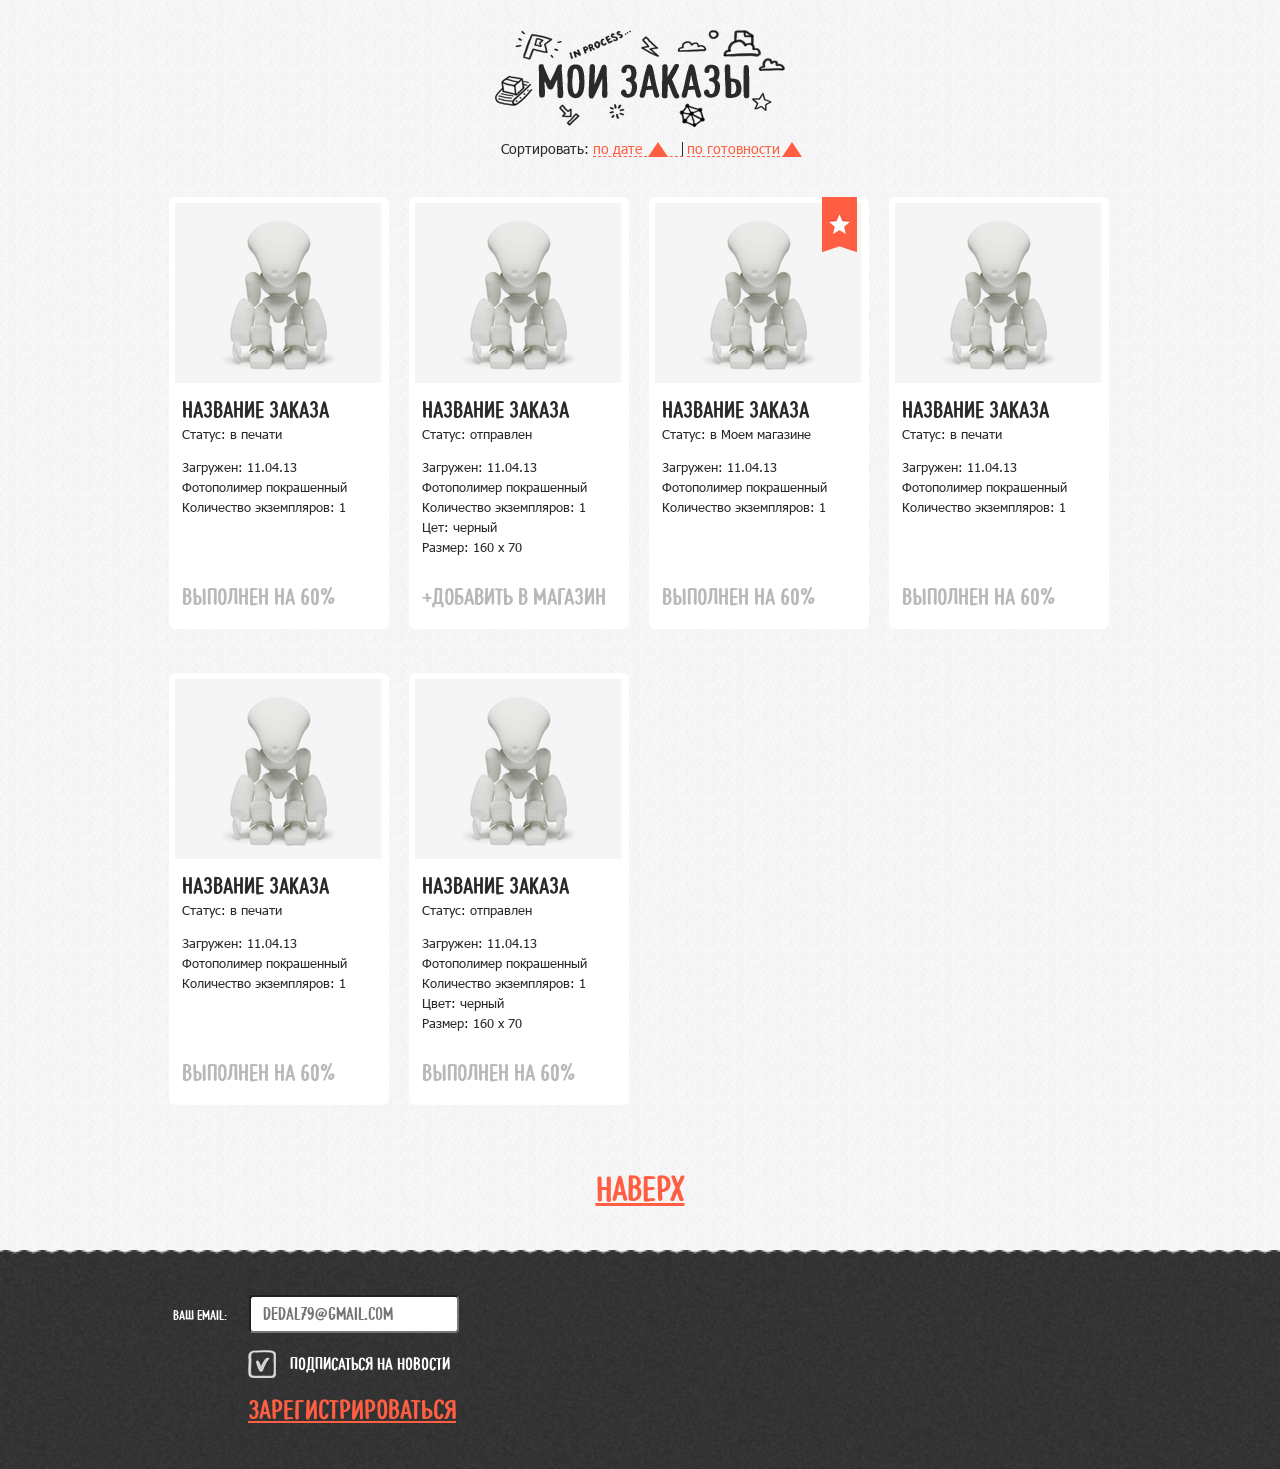
==== index.html @ 5ddd0924 "Update 2017-01-31T13:14:12.276Z" ====
<!DOCTYPE html>
<html lang="ru">
<head>
    <meta charset="UTF-8">
    <meta content='width=device-width, initial-scale=1.0' name='viewport'>
    <title>My Orders</title>
    <link rel="stylesheet" href="css/style.css">
    <script>// Этот скрипт будет размещён в <head> над всеми внешними объявлениями стилей (link[rel=stylesheet])
function loadFont(fontName, woffUrl, woff2Url) {
  // 0. Многие неподдерживаемые браузеры должны останавливать работу тут.
  var nua = navigator.userAgent;
  var noSupport = !window.addEventListener // IE8 и ниже
        || (nua.match(/(Android (2|3|4.0|4.1|4.2|4.3))|(Opera (Mini|Mobi))/) && !nua.match(/Chrome/)) // Android Stock Browser до 4.4 и Opera Mini

  if (noSupport) {
    return;
  }

  // 1. Настраиваем localStorage
  var loSto = {};
  try {
    // Устанавливаем вспомогательную переменную для помощи с localStorage,
    // например, для случаев когда cookies отключены и браузер не даёт к ним доступа.
    // Иначе могут быть получены исключения, которые полностью остановят загрузку шрифтов.
    loSto = localStorage || {};
  } catch(ex) {}

  var localStoragePrefix = 'x-font-' + fontName;
  var localStorageUrlKey = localStoragePrefix + 'url';
  var localStorageCssKey = localStoragePrefix + 'css';
  var storedFontUrl = loSto[localStorageUrlKey];
  var storedFontCss = loSto[localStorageCssKey];

  // 2. Создаём элемент <style>, который мы используем для вставки шрифта, закодированного в base64.
  var styleElement = document.createElement('style');
  styleElement.rel = 'stylesheet';
  document.head.appendChild(styleElement);
  // Из-за ошибок IE9 установка styleElement.textContent должна быть после этой строки.

  // 3. Проверяем, находится ли шрифт уже в localStorage и последней ли он версии.
  if (storedFontCss && (storedFontUrl === woffUrl || storedFontUrl === woff2Url)) {
    // css до сих пор в localStorage
    // и были загружены из одного из текущих адресов

    // 4. Применяем стили шрифта.
    styleElement.textContent = storedFontCss;
  } else {
    // Данных нет, или они загружены с устаревшего URL,
    // поэтому мы должны загрузить их снова.

    // 5. Проверяем поддержку WOFF2 чтобы узнать, какой URL использовать.
    var url = (woff2Url && supportsWoff2())
    ? woff2Url // WOFF2 URL передан в функцию и поддерживается.
    : woffUrl; // Поддерживается только WOFF.

    // 6. Получаем данные с сервера.
    var request = new XMLHttpRequest();
    request.open('GET', url);
    request.onload = function() {
      if (request.status >= 200 && request.status < 400) {
        // 7. Обновляем localStorage новыми данными и применяем стили шрифта.
        loSto[localStorageUrlKey] = url;
        loSto[localStorageCssKey] = styleElement.textContent = request.responseText;
      }
    };
    request.send();
  }

  function supportsWoff2() {
    // https://github.com/filamentgroup/woff2-feature-test
    if( !( "FontFace" in window ) ) {
      return false;
    }

    var f = new FontFace('t', 'url( "[data-uri]" ) format( "woff2" )', {});
    f.load()['catch'](function() {});

    return f.status == 'loading';
  }
}


// Вызываем функцию подгрузки
loadFont(
    'Open Sans_my',                      // название шрифта
    '/css/font_opensans_woff.css?v=1',   // откуда с сервака тянуть CSS с закодированным в base64 форматом WOFF
    '/css/font_opensans_woff2.css?v=1'   // откуда с сервака тянуть CSS с закодированным в base64 форматом WOFF2
  );
loadFont(
    'PT Sans Caption',                      // название шрифта
    '/css/font_opensans_woff.css?v=1',   // откуда с сервака тянуть CSS с закодированным в base64 форматом WOFF
    '/css/font_opensans_woff2.css?v=1'   // откуда с сервака тянуть CSS с закодированным в base64 форматом WOFF2
  );
loadFont(
    'PT Serif Caption',                      // название шрифта
   '/css/font_opensans_woff.css?v=1',   // откуда с сервака тянуть CSS с закодированным в base64 форматом WOFF
    '/css/font_opensans_woff2.css?v=1'   // откуда с сервака тянуть CSS с закодированным в base64 форматом WOFF2
  );
loadFont(
    'PT Serif Regular',                      // название шрифта
   '/css/font_opensans_woff.css?v=1',   // откуда с сервака тянуть CSS с закодированным в base64 форматом WOFF
    '/css/font_opensans_woff2.css?v=1'   // откуда с сервака тянуть CSS с закодированным в base64 форматом WOFF2
  );
loadFont(
    'PT SansRegular',                      // название шрифта
   '/css/font_opensans_woff.css?v=1',   // откуда с сервака тянуть CSS с закодированным в base64 форматом WOFF
    '/css/font_opensans_woff2.css?v=1'   // откуда с сервака тянуть CSS с закодированным в base64 форматом WOFF2
  );
loadFont(
    'PT SansItalic',                      // название шрифта
   '/css/font_opensans_woff.css?v=1',   // откуда с сервака тянуть CSS с закодированным в base64 форматом WOFF
    '/css/font_opensans_woff2.css?v=1'   // откуда с сервака тянуть CSS с закодированным в base64 форматом WOFF2
  );
loadFont(
    'PT SansBold',                      // название шрифта
   '/css/font_opensans_woff.css?v=1',   // откуда с сервака тянуть CSS с закодированным в base64 форматом WOFF
    '/css/font_opensans_woff2.css?v=1'   // откуда с сервака тянуть CSS с закодированным в base64 форматом WOFF2
  );
// loadFont(
//     'PrototypsterMedium',                      // название шрифта
//    '/css/font_opensans_woff.css?v=1'   // откуда с сервака тянуть CSS с закодированным в base64 форматом WOFF

//   );
</script>
    <noscript><link rel="stylesheet" href="css/font_opensans_woff2.css"></noscript>
</head>
<body>
  <!-- header -->
  <div class="page-header" id="to-menu">
    <div class="page-header__inner">
      <!-- logo -->
      <div class="logo">
        <img src="img/logo.png" alt="Logo">
      </div>
    </div>
  </div>
  <main>
    <div class="orders">
      <div class="orders__inner">
        <div class="orders__sort">
          <span class="orders__sort-title">Сортировать:</span>
          <div class="orders__sort-filter">
            <span class="orders__sort-date">по дате<a id="sort-date" class="orders__sort-date-up"></a></span>
            <span class="orders__sort-ready">по готовности<a id="sort-ready" class="orders__sort-ready-up"></a></span>
          </div>
        </div>
        <div class="orders__items">
          <div class="orders__items-inner">
          <div class="orders__item">
            <div class="orders__item-inner">
              <div class="orders__item-img-skin">
                <img src="img/orders__item1.jpg" alt="заказ">
              </div>
              <div class="orders__item-description">
                <div class="orders__item-title">Название заказа</div>
                <div class="orders__item-status">Статус: в печати</div>
                <div class="orders__item-date">Загружен: 11.04.13</div>
                <div class="orders__item-product">Фотополимер покрашенный</div>
                <div class="orders__item-quantity">Количество экземпляров: 1</div>
                <div class="orders__item-hue"></div>
                <div class="orders__item-size"></div>
                <div class="orders__item-action">Выполнен на 60%</div>
              </div>
            </div>
          </div>
          <div class="orders__item">
            <div class="orders__item-inner">
              <div class="orders__item-img-skin">
                <img src="img/orders__item2.jpg" alt="заказ">
              </div>
              <div class="orders__item-description">
                <div class="orders__item-title">Название заказа</div>
                <div class="orders__item-status">Статус: отправлен</div>
                <div class="orders__item-date">Загружен: 11.04.13</div>
                <div class="orders__item-product">Фотополимер покрашенный</div>
                <div class="orders__item-quantity">Количество экземпляров: 1</div>
                <div class="orders__item-hue">Цет: черный</div>
                <div class="orders__item-size">Размер: 160 х 70</div>
                <div class="orders__item-action">+Добавить в магазин</div>
              </div>
            </div>
          </div>
          <div class="orders__item">
            <div class="orders__item-inner">
              <div class="orders__flag"></div>
              <div class="orders__item-img-skin">
                <img src="img/orders__item3.jpg" alt="заказ">
              </div>
              <div class="orders__item-description">
                <div class="orders__item-title">Название заказа</div>
                <div class="orders__item-status">Статус: в Моем магазине</div>
                <div class="orders__item-date">Загружен: 11.04.13</div>
                <div class="orders__item-product">Фотополимер покрашенный</div>
                <div class="orders__item-quantity">Количество экземпляров: 1</div>
                <div class="orders__item-hue"></div>
                <div class="orders__item-size"></div>
                <div class="orders__item-action">Выполнен на 60%</div>
              </div>
            </div>
          </div>
          <div class="orders__item">
            <div class="orders__item-inner">
              <div class="orders__item-img-skin">
                <img src="img/orders__item4.jpg" alt="заказ">
              </div>
              <div class="orders__item-description">
                <div class="orders__item-title">Название заказа</div>
                <div class="orders__item-status">Статус: в печати</div>
                <div class="orders__item-date">Загружен: 11.04.13</div>
                <div class="orders__item-product">Фотополимер покрашенный</div>
                <div class="orders__item-quantity">Количество экземпляров: 1</div>
                <div class="orders__item-hue"></div>
                <div class="orders__item-size"></div>
                <div class="orders__item-action">Выполнен на 60%</div>
              </div>
            </div>
          </div>
          <div class="orders__item">
            <div class="orders__item-inner">
              <div class="orders__item-img-skin">
                <img src="img/orders__item5.jpg" alt="заказ">
              </div>
              <div class="orders__item-description">
                <div class="orders__item-title">Название заказа</div>
                <div class="orders__item-status">Статус: в печати</div>
                <div class="orders__item-date">Загружен: 11.04.13</div>
                <div class="orders__item-product">Фотополимер покрашенный</div>
                <div class="orders__item-quantity">Количество экземпляров: 1</div>
                <div class="orders__item-hue"></div>
                <div class="orders__item-size"></div>
                <div class="orders__item-action">Выполнен на 60%</div>
              </div>
            </div>
          </div>
          <div class="orders__item">
            <div class="orders__item-inner">
              <div class="orders__item-img-skin">
                <img src="img/orders__item6.jpg" alt="заказ">
              </div>
              <div class="orders__item-description">
                <div class="orders__item-title">Название заказа</div>
                <div class="orders__item-status">Статус: отправлен</div>
                <div class="orders__item-date">Загружен: 11.04.13</div>
                <div class="orders__item-product">Фотополимер покрашенный</div>
                <div class="orders__item-quantity">Количество экземпляров: 1</div>
                <div class="orders__item-hue">Цвет: черный</div>
                <div class="orders__item-size">Размер: 160 х 70</div>
                <div class="orders__item-action">Выполнен на 60%</div>
              </div>
            </div>
          </div>
          </div>
        </div>
        <div class="orders__arrow" id="toTop">Наверх</div>



      </div>
    </div>
  </main>
  <div class="page-footer">
    <div class="page-footer__inner">
      <div class="page-footer__email">
        <span class="page-footer__email-title">Ваш email:</span>
        <input type="text" class="page-footer__email-field" placeholder="dedal79@gmail.com" id="email">
        <span class="page-footer__email-valid" id="valid"></span>
      </div>
      <label class="page-footer__checkbox-news">
        <input class="page-footer__checkbox-flag" type="checkbox" name="checkbox-test" checked>
        <span class="page-footer__checkbox-custom"></span>
        <span class="page-footer__label">Подписаться на новости</span>
      </label>
      <a href="#" class="page-footer__registration">Зарегистрироваться</a>
    </div>
  </div>
  <!-- <div class="scroll-top" id="toTop"></div> -->
<script src="js/script.min.js"></script>
</body>
</html>
---- css/style.css ----
@font-face {
  font-family: 'PrototypsterMedium';
  src: url('../fonts/prototypster-medium.woff') format('woff'), url('../fonts/prototypster-medium.ttf') format('truetype'), url('../fonts/prototypster-medium.eot') format('embedded-opentype'), url('../fonts/prototypster-medium.svg') format('svg');
  font-weight: 500;
  font-style: normal;
}
@font-face {
  font-family: 'Tahoma Regular';
  src: url('../fonts/Tahoma-Regular.ttf') format('truetype');
  font-weight: 400;
  font-style: normal;
}
body {
  font-size: 14px;
}
/*! normalize.css v3.0.3 | MIT License | github.com/necolas/normalize.css */
html {
  font-family: sans-serif;
  -ms-text-size-adjust: 100%;
  -webkit-text-size-adjust: 100%;
}
body {
  margin: 0;
}
article,
aside,
details,
figcaption,
figure,
footer,
header,
hgroup,
main,
menu,
nav,
section,
summary {
  display: block;
}
audio,
canvas,
progress,
video {
  display: inline-block;
  vertical-align: baseline;
}
audio:not([controls]) {
  display: none;
  height: 0;
}
[hidden],
template {
  display: none;
}
a {
  background-color: transparent;
}
a:active,
a:hover {
  outline: 0;
}
abbr[title] {
  border-bottom: 1px dotted;
}
b,
strong {
  font-weight: bold;
}
dfn {
  font-style: italic;
}
h1 {
  font-size: 2em;
  margin: 0.67em 0;
}
mark {
  background: #ff0;
  color: #000;
}
small {
  font-size: 80%;
}
sub,
sup {
  font-size: 75%;
  line-height: 0;
  position: relative;
  vertical-align: baseline;
}
sup {
  top: -0.5em;
}
sub {
  bottom: -0.25em;
}
img {
  border: 0;
}
svg:not(:root) {
  overflow: hidden;
}
figure {
  margin: 1em 40px;
}
hr {
  box-sizing: content-box;
  height: 0;
}
pre {
  overflow: auto;
}
code,
kbd,
pre,
samp {
  font-family: monospace, monospace;
  font-size: 1em;
}
button,
input,
optgroup,
select,
textarea {
  color: inherit;
  font: inherit;
  margin: 0;
}
button {
  overflow: visible;
}
button,
select {
  text-transform: none;
}
button,
html input[type="button"],
input[type="reset"],
input[type="submit"] {
  -webkit-appearance: button;
  cursor: pointer;
}
button[disabled],
html input[disabled] {
  cursor: default;
}
button::-moz-focus-inner,
input::-moz-focus-inner {
  border: 0;
  padding: 0;
}
input {
  line-height: normal;
}
input[type="checkbox"],
input[type="radio"] {
  box-sizing: border-box;
  padding: 0;
}
input[type="number"]::-webkit-inner-spin-button,
input[type="number"]::-webkit-outer-spin-button {
  height: auto;
}
input[type="search"] {
  -webkit-appearance: textfield;
  box-sizing: content-box;
}
input[type="search"]::-webkit-search-cancel-button,
input[type="search"]::-webkit-search-decoration {
  -webkit-appearance: none;
}
fieldset {
  border: 1px solid #c0c0c0;
  margin: 0 2px;
  padding: 0.35em 0.625em 0.75em;
}
legend {
  border: 0;
  padding: 0;
}
textarea {
  overflow: auto;
}
optgroup {
  font-weight: bold;
}
table {
  border-collapse: collapse;
  border-spacing: 0;
}
td,
th {
  padding: 0;
}
body {
  margin: 0;
  font-family: 'Tahoma Regular', 'Open Sans_my', sans-serif;
}
html {
  padding: 0;
  margin: 0;
}
ul {
  list-style: none;
}
* {
  margin: 0;
  padding: 0;
  box-sizing: border-box;
}
/*body{
    min-width: 1180px;
    font-family: "Roboto", Sans-serif, Arial;
    color: #444444;
    font-size: 18px;
}*/
.container {
  width: 1140px;
  margin: 0 auto;
}
.container:after,
.row:after,
.row:before {
  content: '';
  clear: both;
  display: block;
}
.row {
  margin-left: -18px;
  margin-right: -18px;
}
*[class*="col"] {
  float: left;
  padding: 0 18px;
}
.col-1 {
  width: 8.33%;
}
.col-2 {
  width: 16.66%;
}
.col-3 {
  width: 25%;
}
.col-4 {
  width: 33.33%;
}
.col-5 {
  width: 41.66%;
}
.col-6 {
  width: 50%;
}
.col-7 {
  width: 58.33%;
}
.col-8 {
  width: 66.66%;
}
.col-9 {
  width: 75%;
}
.col-10 {
  width: 83.11%;
}
.col-11 {
  width: 91.66%;
}
.col-12 {
  width: 100%;
}
.col-20 {
  width: 20%;
}
.col-offset-1 {
  margin-left: 8.33%;
}
.col-offset-2 {
  margin-left: 16.66%;
}
.col-offset-3 {
  margin-left: 25%;
}
.col-offset-4 {
  margin-left: 33.33%;
}
.col-offset-5 {
  margin-left: 41.66%;
}
.col-offset-6 {
  margin-left: 50%;
}
.col-offset-7 {
  margin-left: 58.33%;
}
.col-offset-8 {
  margin-left: 66.66%;
}
.col-offset-9 {
  margin-left: 75%;
}
.col-offset-10 {
  margin-left: 83.11%;
}
.col-offset-11 {
  margin-left: 91.66%;
}
.col-offset-12 {
  margin-left: 100%;
}
img {
  max-width: 100%;
  max-height: 100%;
}
input,
select,
textarea,
button {
  outline: none;
}
.scroll-top {
  position: fixed;
  /*content: '';*/
  display: block;
  bottom: 20px;
  right: 40px;
  background-image: url("../img/scroll.png");
  background-repeat: no-repeat;
  width: 47px;
  height: 49px;
  z-index: 5;
}
.page-header {
  background-color: #f8f8f8;
  background-image: url('../img/bg.png');
  background-repeat: repeat;
}
.page-header__inner {
  padding-top: 30px;
  padding-bottom: 8px;
}
.logo {
  text-align: center;
}
.orders {
  background-image: url('../img/bg.png');
  background-repeat: repeat;
}
.orders__sort-title {
  display: block;
  text-align: center;
  font-size: 14px;
  color: #2a2a2a;
  font-family: 'Tahoma Regular';
  padding-bottom: 5px;
}
.orders__sort-filter {
  text-align: center;
}
.orders__sort-date {
  position: relative;
  display: inline-block;
  color: #ff5e42;
  font-family: 'Tahoma Regular';
  font-size: 14px;
  border-bottom: 1px dashed #ff5e42;
  border-right: 1px solid #2a2a2a;
  padding: 0 5px 0 0;
  line-height: 14px;
  padding-right: 40px;
}
.orders__sort-date-up {
  position: absolute;
  border: 10px solid transparent;
  border-bottom: 15px solid #ff5e42;
  top: -10px;
  left: 55px;
}
.orders__sort-date-down {
  position: absolute;
  border: 10px solid transparent;
  border-top: 15px solid #ff5e42;
  top: 0;
  left: 55px;
}
.orders__sort-ready {
  position: relative;
  display: inline-block;
  color: #ff5e42;
  font-family: 'Tahoma Regular';
  font-size: 14px;
  border-bottom: 1px dashed #ff5e42;
  padding: 0;
  line-height: 14px;
}
.orders__sort-ready-up {
  position: absolute;
  border: 10px solid transparent;
  border-bottom: 15px solid #ff5e42;
  top: -10px;
  left: 95px;
}
.orders__sort-ready-down {
  position: absolute;
  border: 10px solid transparent;
  border-top: 15px solid #ff5e42;
  top: 0;
  left: 95px;
}
.orders__items {
  text-align: left;
}
.orders__item {
  position: relative;
  width: 220px;
  margin: 22px auto;
  border: 6px solid #ffffff;
  border-radius: 6px;
  cursor: pointer;
  background-color: #ffffff;
  padding-bottom: 40px;
}
.orders__item:hover {
  border: 6px solid #ff5e42;
  border-radius: 6px;
  color: #ff5e42;
}
.orders__item:hover .orders__item-action {
  color: #ff5e42;
  text-decoration: underline;
}
.orders__item-img-skin {
  display: inline-block;
  width: 206px;
  height: 180px;
  overflow: hidden;
  text-align: center;
  margin: 0;
}
.orders__item-description {
  padding: 10px 7px 12px;
}
.orders__item-title {
  font-size: 24px;
  font-family: 'PrototypsterMedium';
  color: #2a2a2a;
  text-transform: uppercase;
}
.orders__item-status {
  font-size: 13px;
  color: #2a2a2a;
  padding: 4px 0 17px 0;
  font-family: 'Tahoma Regular';
}
.orders__item-date {
  font-size: 13px;
  color: #2a2a2a;
  padding-bottom: 4px;
  font-family: 'Tahoma Regular';
}
.orders__item-product {
  font-size: 13px;
  color: #2a2a2a;
  padding-bottom: 4px;
  font-family: 'Tahoma Regular';
}
.orders__item-quantity {
  font-size: 13px;
  color: #2a2a2a;
  padding-bottom: 4px;
  font-family: 'Tahoma Regular';
}
.orders__item-hue {
  font-size: 13px;
  color: #2a2a2a;
  padding-bottom: 4px;
  font-family: 'Tahoma Regular';
}
.orders__item-size {
  font-size: 13px;
  color: #2a2a2a;
  padding-bottom: 4px;
  font-family: 'Tahoma Regular';
}
.orders__item-action {
  position: absolute;
  bottom: 14px;
  color: #b8b8b8;
  font-family: 'PrototypsterMedium';
  font-size: 24px;
  text-transform: uppercase;
}
.orders__item-action--active {
  color: #ff5e42;
}
.orders__arrow {
  padding: 23px;
  text-align: center;
  color: #ff5e42;
  font-size: 36px;
  font-family: 'PrototypsterMedium';
  text-transform: uppercase;
  text-decoration: underline;
  cursor: pointer;
}
.orders__item-inner {
  overflow: hidden;
}
.orders__flag {
  position: absolute;
  background-image: url('../img/orders__flag.png');
  background-repeat: no-repeat;
  background-position: center;
  width: 35px;
  height: 55px;
  right: 6px;
  top: -6px;
  z-index: 10;
}
.page-footer {
  background-color: #f8f8f8;
  background-image: url('../img/footer__bg.png');
  background-repeat: repeat;
  background-size: cover;
  /* Задаем внешний вид для кастомного чекбокса.*/
  /* Кастомный чекбокс и лейбл центрируем по вертикали.*/
  /* Если реальный чекбокс отмечен, то тогда добавляем данный признак и к кастомному чекбоксу  */
}
.page-footer__inner {
  width: 100%;
  padding: 45px;
}
.page-footer__email-title {
  display: inline-block;
  font-size: 14px;
  color: #ffffff;
  text-transform: uppercase;
  font-family: 'PrototypsterMedium';
  padding-bottom: 10px;
  padding-right: 18px;
}
.page-footer__email-field {
  width: 210px;
  padding: 8px 12px;
  text-transform: uppercase;
  color: #2a2a2a;
  border-radius: 4px;
  font-family: 'PrototypsterMedium';
  font-size: 18px;
}
.page-footer__email-valid {
  display: block;
  font-size: 14px;
  color: #ffffff;
  text-transform: uppercase;
  font-family: 'PrototypsterMedium';
  padding-top: 10px;
}
.page-footer__checkbox-news {
  display: block;
  font-size: 18px;
  color: #ffffff;
  text-transform: uppercase;
  font-family: 'PrototypsterMedium';
  margin: 17px 0;
}
.page-footer__registration {
  font-size: 28px;
  color: #ff5e42;
  font-family: 'PrototypsterMedium';
  text-transform: uppercase;
  text-decoration: underline;
}
.page-footer__checkbox-flag {
  display: none;
}
.page-footer__checkbox-custom {
  position: relative;
  /* Обязательно задаем, чтобы мы могли абсолютным образом позиционировать псевдоэлемент внутри кастомного чекбокса */
  width: 28px;
  /* Обязательно задаем ширину */
  height: 28px;
  /* Обязательно задаем высоту */
  background: url('../img/checkbox-border.png');
}
.page-footer__checkbox-custom,
.page-footer__label {
  display: inline-block;
  vertical-align: middle;
}
.page-footer__checkbox-flag:checked + .page-footer__checkbox-custom::before {
  content: "";
  /* Добавляем псевдоэлемент */
  display: block;
  /* Делаем его блочным элементом */
  position: absolute;
  /* Позиционируем его абсолютным образом */
  /* Задаем расстояние от верхней, правой, нижней и левой границы */
  top: 2px;
  right: 2px;
  bottom: 2px;
  left: 2px;
  background: url('../img/checkbox-flag.png');
  background-repeat: no-repeat;
  background-position: center;
}
.page-footer__label {
  padding-left: 10px;
}
@media (min-width: 768px) {
  .orders__inner:after:before,
  .orders__inner:before:before,
  .orders__inner:after:after,
  .orders__inner:before:after {
    content: '';
    display: block;
  }
  .orders__inner:after:after,
  .orders__inner:before:after {
    clear: both;
  }
  .orders__sort-title {
    display: inline-block;
    padding-bottom: 0;
  }
  .orders__sort-filter {
    display: inline-block;
  }
  .orders__sort {
    text-align: center;
    padding-bottom: 17px;
  }
  .orders__arrow {
    padding: 43px;
  }
  .orders__items-inner {
    float: left;
    min-width: 768px;
    padding: 0 34px 43px;
  }
  .orders__items-inner:after:before,
  .orders__items-inner:before:before,
  .orders__items-inner:after:after,
  .orders__items-inner:before:after {
    content: '';
    display: block;
  }
  .orders__items-inner:after:after,
  .orders__items-inner:before:after {
    clear: both;
  }
  .orders__item {
    float: left;
    padding-bottom: 0;
    margin-right: 20px;
  }
  .orders__item:nth-of-type(3n) {
    margin-right: 0;
  }
  .orders__item-description {
    height: 236px;
  }
  .page-footer__inner:after:before,
  .page-footer__inner:before:before,
  .page-footer__inner:after:after,
  .page-footer__inner:before:after {
    content: '';
    display: block;
  }
  .page-footer__inner:after:after,
  .page-footer__inner:before:after {
    clear: both;
  }
  .page-footer__checkbox-news {
    padding-left: 75px;
  }
  .page-footer__registration {
    padding-left: 75px;
  }
  .page-footer__email-valid {
    display: inline-block;
    padding-left: 10px;
  }
  .page-footer:after:before,
  .page-footer:before:before,
  .page-footer:after:after,
  .page-footer:before:after {
    content: '';
    display: block;
  }
  .page-footer:after:after,
  .page-footer:before:after {
    clear: both;
  }
}
@media (min-width: 1024px) {
  .page-header__inner {
    width: 1024px;
    margin: 0 auto;
  }
  .orders__inner {
    width: 1024px;
    margin: 0 auto;
  }
  .orders__items-inner {
    padding: 0 41px 43px;
  }
  .orders__item:nth-of-type(3n) {
    margin-right: 20px;
  }
  .orders__item:nth-of-type(4n) {
    margin-right: 0;
  }
  .orders__arrow {
    padding: 54px 43px 43px 43px;
  }
  .page-footer__inner {
    width: 1024px;
    margin: 0 auto;
  }
}

/*# sourceMappingURL=style.css.map */
---- css/font_opensans_woff2.css ----
/*
Файл для отдельной подгрузки WOFF2-версии файла JS-ом.
Будет обработан при сборке: в url() будет подставлена base64 кодированная версия указанного файла
*/

@font-face {
  font-family: 'Open Sans_my';
  src: url([data-uri]) format('woff2');
  font-weight: normal;
  font-style: normal;
}

@font-face {
  font-family: 'Open Sans_my';
  src: url([data-uri]) format('woff2');
  font-weight: bold;
  font-style: normal;
}

@font-face {
    font-family: 'PT Sans Caption';
    src: url('../fonts/ptsanscaption/ptsanscaption.woff2') format('woff2');
    font-weight: 400;
    font-style: normal;
}
@font-face {
    font-family: 'PT Sans Caption';
    src: url('../fonts/ptsanscaption/ptsanscaptionbold.woff2') format('woff2');
    font-weight: 700;
    font-style: normal;
}

@font-face {
    font-family: 'PT Serif Caption';
    src: url('../fonts/ptserifcaption/ptserifcaption.woff2') format('woff2');
    font-weight: 400;
    font-style: normal;
}
@font-face {
    font-family: 'PT Serif Caption';
    src: url('../fonts/ptserifcaption/ptserifcaptionitalic.woff2') format('woff2');
    font-weight: 400;
    font-style: italic;
}

@font-face {
    font-family: 'PT Serif Regular';
    src: url('../fonts/ptserif/ptserif.woff2') format('woff2');
    font-weight: 400;
    font-style: normal;
}

@font-face {
    font-family: 'PT SansRegular';
    src: url('../fonts/ptsans.woff2') format('woff2');
    font-weight: 400;
    font-style: normal;
}

@font-face {
    font-family: 'PT SansItalic';
    src: url('../fonts/ptsansitalic.woff2') format('woff2');
    font-weight: 400;
    font-style: italic;
}

@font-face {
    font-family: 'PT SansBold';
    src: url('../fonts/ptsansbold.woff2') format('woff2');
    font-weight: 700;
    font-style: normal;
}

// @font-face {
//     font-family: 'PrototypsterMedium';
//     src: url('../fonts/PrototypsterMedium.woff2') format('woff2');
//     font-weight: 500;
//     font-style: normal;
// }
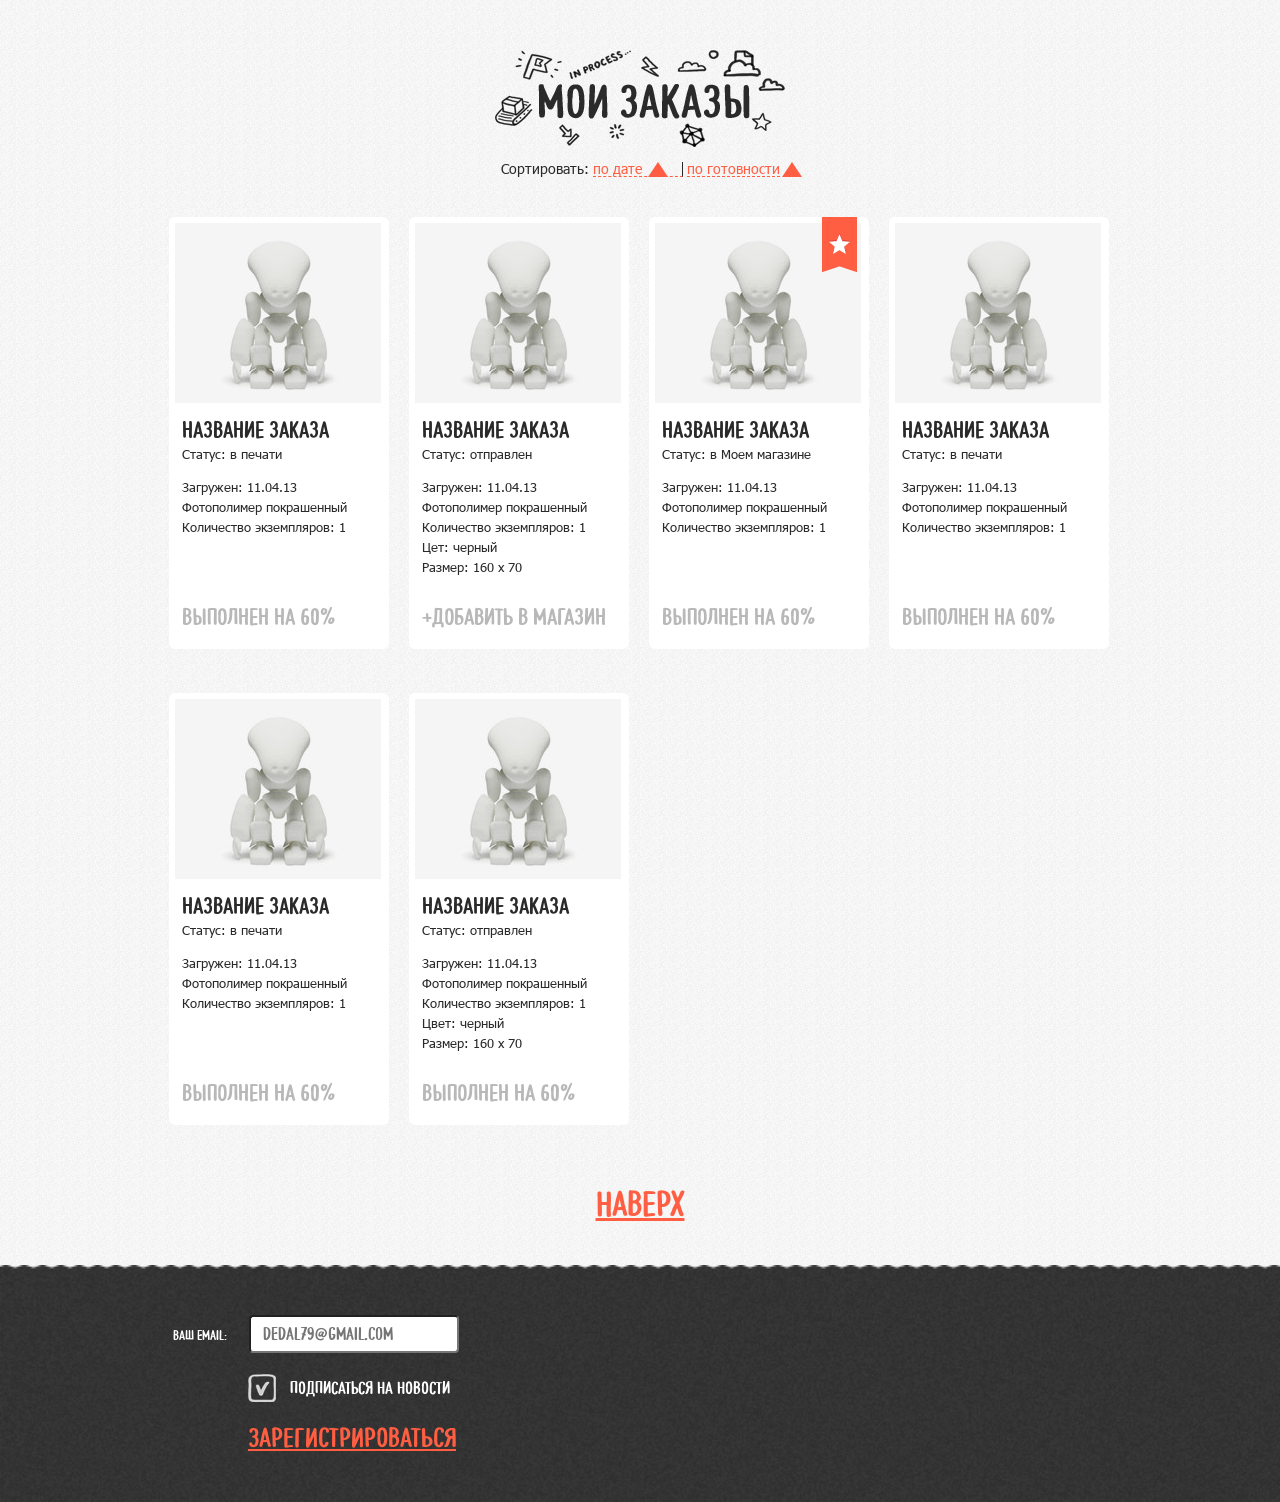
==== commit da346d92: "Update 2017-01-31T13:54:33.410Z" ====
--- a/index.html
+++ b/index.html
@@ -264,7 +264,7 @@
     <div class="page-footer__inner">
       <div class="page-footer__email">
         <span class="page-footer__email-title">Ваш email:</span>
-        <input type="text" class="page-footer__email-field" placeholder="dedal79@gmail.com" id="email">
+        <input type="email" class="page-footer__email-field" placeholder="dedal79@gmail.com" id="email">
         <span class="page-footer__email-valid" id="valid"></span>
       </div>
       <label class="page-footer__checkbox-news">
--- a/css/style.css
+++ b/css/style.css
@@ -527,7 +527,7 @@
 }
 .page-footer__inner {
   width: 100%;
-  padding: 45px;
+  padding: 50px 45px;
 }
 .page-footer__email-title {
   display: inline-block;
@@ -561,7 +561,7 @@
   color: #ffffff;
   text-transform: uppercase;
   font-family: 'PrototypsterMedium';
-  margin: 17px 0;
+  margin: 21px 0;
 }
 .page-footer__registration {
   font-size: 28px;
@@ -607,6 +607,9 @@
   padding-left: 10px;
 }
 @media (min-width: 768px) {
+  .page-header__inner {
+    padding-top: 50px;
+  }
   .orders__inner:after:before,
   .orders__inner:before:before,
   .orders__inner:after:after,
@@ -635,7 +638,7 @@
   .orders__items-inner {
     float: left;
     min-width: 768px;
-    padding: 0 34px 43px;
+    padding: 0 34px 38px;
   }
   .orders__items-inner:after:before,
   .orders__items-inner:before:before,
@@ -702,7 +705,7 @@
     margin: 0 auto;
   }
   .orders__items-inner {
-    padding: 0 41px 43px;
+    padding: 0 41px 38px;
   }
   .orders__item:nth-of-type(3n) {
     margin-right: 20px;
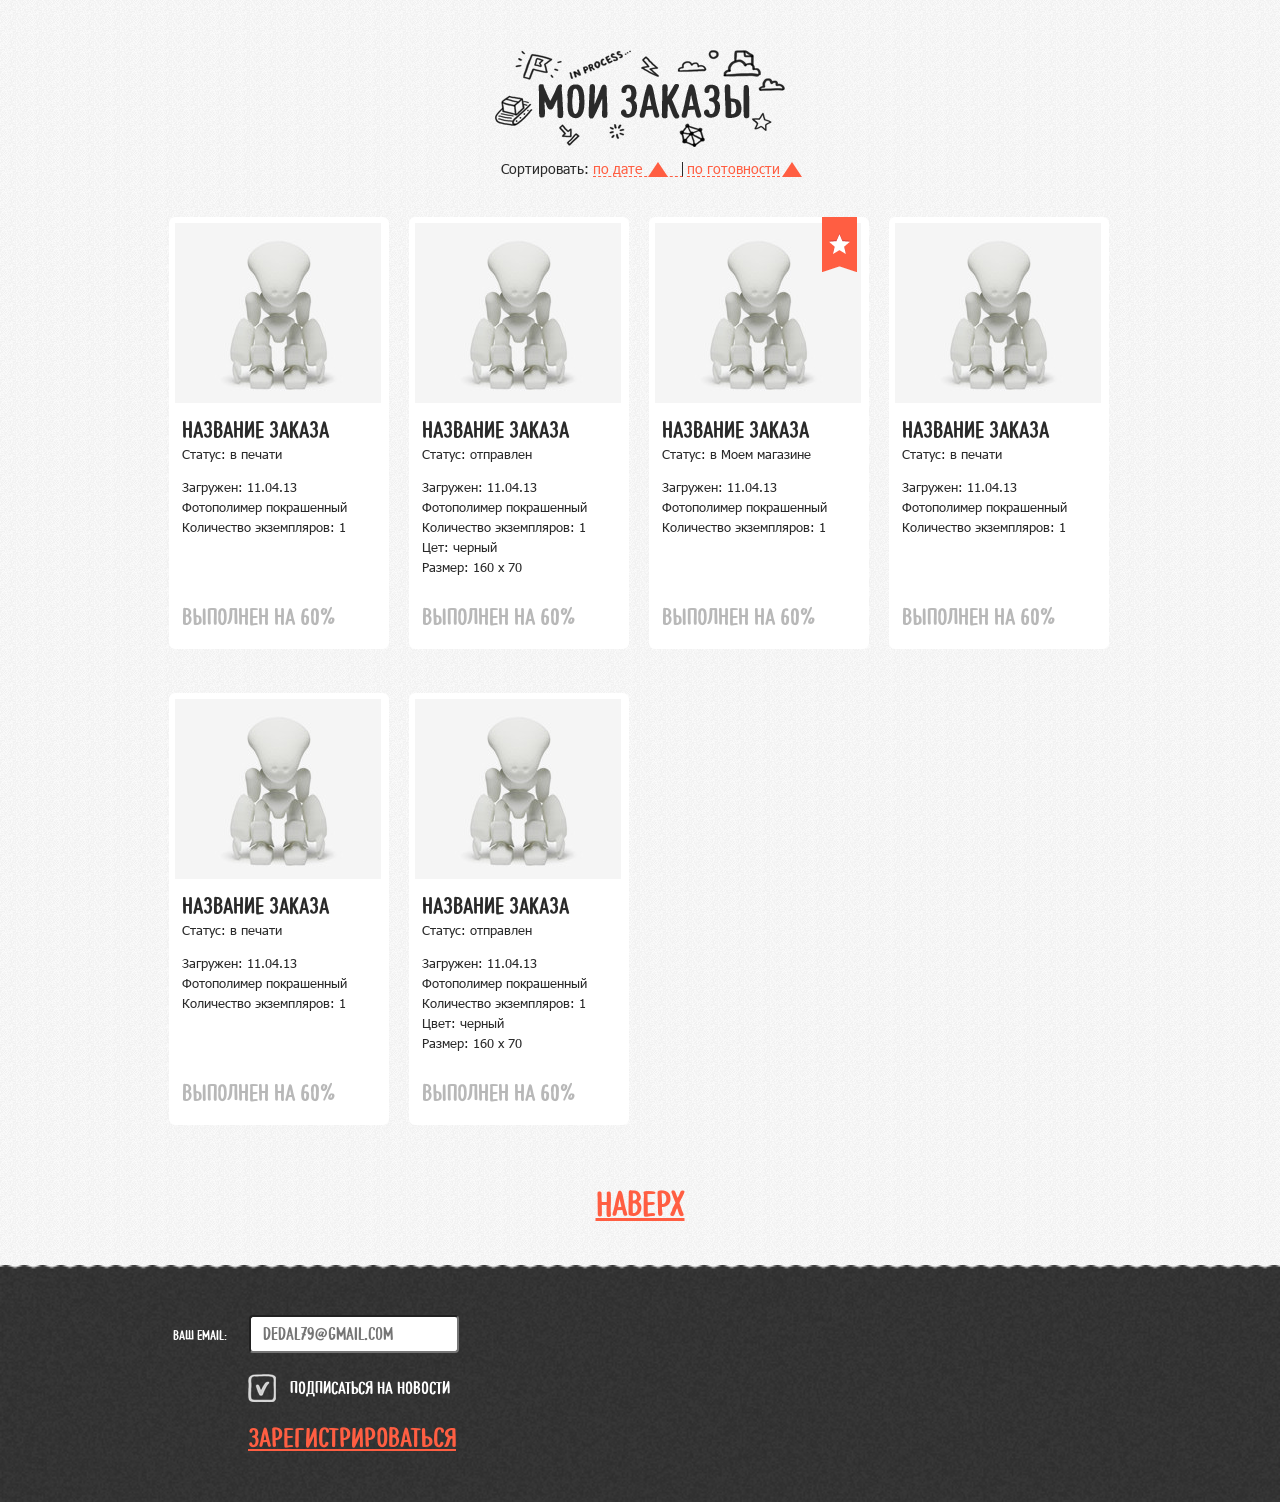
==== commit bf0aed86: "Update 2017-02-06T10:39:48.286Z" ====
--- a/index.html
+++ b/index.html
@@ -148,7 +148,8 @@
         </div>
         <div class="orders__items">
           <div class="orders__items-inner">
-          <div class="orders__item">
+          <!-- отдельный блок с заказом -->
+          <a href="#" class="orders__item">
             <div class="orders__item-inner">
               <div class="orders__item-img-skin">
                 <img src="img/orders__item1.jpg" alt="заказ">
@@ -162,10 +163,12 @@
                 <div class="orders__item-hue"></div>
                 <div class="orders__item-size"></div>
                 <div class="orders__item-action">Выполнен на 60%</div>
-              </div>
-            </div>
-          </div>
-          <div class="orders__item">
+                <div class="orders__item-add">+Добавить в магазин</div>
+              </div>
+            </div>
+          </a>
+          <!-- отдельный блок с заказом -->
+          <a href="#" class="orders__item">
             <div class="orders__item-inner">
               <div class="orders__item-img-skin">
                 <img src="img/orders__item2.jpg" alt="заказ">
@@ -178,11 +181,13 @@
                 <div class="orders__item-quantity">Количество экземпляров: 1</div>
                 <div class="orders__item-hue">Цет: черный</div>
                 <div class="orders__item-size">Размер: 160 х 70</div>
-                <div class="orders__item-action">+Добавить в магазин</div>
-              </div>
-            </div>
-          </div>
-          <div class="orders__item">
+                <div class="orders__item-action">Выполнен на 60%</div>
+                <div class="orders__item-add">+Добавить в магазин</div>
+              </div>
+            </div>
+          </a>
+          <!-- отдельный блок с заказом -->
+          <a href="#" class="orders__item">
             <div class="orders__item-inner">
               <div class="orders__flag"></div>
               <div class="orders__item-img-skin">
@@ -197,10 +202,12 @@
                 <div class="orders__item-hue"></div>
                 <div class="orders__item-size"></div>
                 <div class="orders__item-action">Выполнен на 60%</div>
-              </div>
-            </div>
-          </div>
-          <div class="orders__item">
+                <div class="orders__item-add">+Добавить в магазин</div>
+              </div>
+            </div>
+          </a>
+          <!-- отдельный блок с заказом -->
+          <a href="#" class="orders__item">
             <div class="orders__item-inner">
               <div class="orders__item-img-skin">
                 <img src="img/orders__item4.jpg" alt="заказ">
@@ -214,10 +221,12 @@
                 <div class="orders__item-hue"></div>
                 <div class="orders__item-size"></div>
                 <div class="orders__item-action">Выполнен на 60%</div>
-              </div>
-            </div>
-          </div>
-          <div class="orders__item">
+                <div class="orders__item-add">+Добавить в магазин</div>
+              </div>
+            </div>
+          </a>
+          <!-- отдельный блок с заказом -->
+          <a href="#" class="orders__item">
             <div class="orders__item-inner">
               <div class="orders__item-img-skin">
                 <img src="img/orders__item5.jpg" alt="заказ">
@@ -231,10 +240,12 @@
                 <div class="orders__item-hue"></div>
                 <div class="orders__item-size"></div>
                 <div class="orders__item-action">Выполнен на 60%</div>
-              </div>
-            </div>
-          </div>
-          <div class="orders__item">
+                <div class="orders__item-add">+Добавить в магазин</div>
+              </div>
+            </div>
+          </a>
+          <!-- отдельный блок с заказом -->
+          <a href="#" class="orders__item">
             <div class="orders__item-inner">
               <div class="orders__item-img-skin">
                 <img src="img/orders__item6.jpg" alt="заказ">
@@ -248,34 +259,41 @@
                 <div class="orders__item-hue">Цвет: черный</div>
                 <div class="orders__item-size">Размер: 160 х 70</div>
                 <div class="orders__item-action">Выполнен на 60%</div>
-              </div>
-            </div>
+                <div class="orders__item-add">+Добавить в магазин</div>
+              </div>
+            </div>
+          </a>
           </div>
-          </div>
-        </div>
-        <div class="orders__arrow" id="toTop">Наверх</div>
-
-
-
+        </div>
+        <div class="orders__arrow-wrapper">
+          <div class="orders__arrow" id="toTop">Наверх</div>
+        </div>
       </div>
     </div>
   </main>
+  <!-- footer -->
   <div class="page-footer">
     <div class="page-footer__inner">
-      <div class="page-footer__email">
-        <span class="page-footer__email-title">Ваш email:</span>
-        <input type="email" class="page-footer__email-field" placeholder="dedal79@gmail.com" id="email">
-        <span class="page-footer__email-valid" id="valid"></span>
-      </div>
-      <label class="page-footer__checkbox-news">
-        <input class="page-footer__checkbox-flag" type="checkbox" name="checkbox-test" checked>
-        <span class="page-footer__checkbox-custom"></span>
-        <span class="page-footer__label">Подписаться на новости</span>
-      </label>
-      <a href="#" class="page-footer__registration">Зарегистрироваться</a>
+      <form action="#" class="page-footer__form">
+        <div class="page-footer__email">
+          <label>
+            <span class="page-footer__email-title">Ваш email:</span>
+            <input type="email" class="page-footer__email-field" placeholder="dedal79@gmail.com" id="email">
+            <span class="page-footer__email-valid" id="valid"></span>
+          </label>
+        </div>
+        <label class="page-footer__checkbox-news">
+          <input class="page-footer__checkbox-flag" type="checkbox" name="checkbox-test" checked>
+          <span class="page-footer__checkbox-custom"></span>
+          <span class="page-footer__label">Подписаться на новости</span>
+        </label>
+        <input type="submit" class="page-footer__registration" value="Зарегистрироваться">
+        <!-- <a href="#" class="page-footer__registration">Зарегистрироваться</a> -->
+      </form>
+
     </div>
   </div>
-  <!-- <div class="scroll-top" id="toTop"></div> -->
+
 <script src="js/script.min.js"></script>
 </body>
 </html>
--- a/css/style.css
+++ b/css/style.css
@@ -374,6 +374,7 @@
   border-bottom: 15px solid #ff5e42;
   top: -10px;
   left: 55px;
+  cursor: pointer;
 }
 .orders__sort-date-down {
   position: absolute;
@@ -381,6 +382,7 @@
   border-top: 15px solid #ff5e42;
   top: 0;
   left: 55px;
+  cursor: pointer;
 }
 .orders__sort-ready {
   position: relative;
@@ -398,6 +400,7 @@
   border-bottom: 15px solid #ff5e42;
   top: -10px;
   left: 95px;
+  cursor: pointer;
 }
 .orders__sort-ready-down {
   position: absolute;
@@ -405,11 +408,13 @@
   border-top: 15px solid #ff5e42;
   top: 0;
   left: 95px;
+  cursor: pointer;
 }
 .orders__items {
   text-align: left;
 }
 .orders__item {
+  display: block;
   position: relative;
   width: 220px;
   margin: 22px auto;
@@ -418,6 +423,7 @@
   cursor: pointer;
   background-color: #ffffff;
   padding-bottom: 40px;
+  text-decoration: none;
 }
 .orders__item:hover {
   border: 6px solid #ff5e42;
@@ -425,6 +431,12 @@
   color: #ff5e42;
 }
 .orders__item:hover .orders__item-action {
+  display: none;
+  color: #ff5e42;
+  text-decoration: underline;
+}
+.orders__item:hover .orders__item-add {
+  display: block;
   color: #ff5e42;
   text-decoration: underline;
 }
@@ -489,11 +501,21 @@
   font-size: 24px;
   text-transform: uppercase;
 }
+.orders__item-add {
+  display: none;
+  position: absolute;
+  bottom: 14px;
+  color: #b8b8b8;
+  font-family: 'PrototypsterMedium';
+  font-size: 24px;
+  text-transform: uppercase;
+}
 .orders__item-action--active {
   color: #ff5e42;
 }
 .orders__arrow {
-  padding: 23px;
+  display: inline-block;
+  margin: 23px;
   text-align: center;
   color: #ff5e42;
   font-size: 36px;
@@ -501,6 +523,9 @@
   text-transform: uppercase;
   text-decoration: underline;
   cursor: pointer;
+}
+.orders__arrow-wrapper {
+  text-align: center;
 }
 .orders__item-inner {
   overflow: hidden;
@@ -562,6 +587,7 @@
   text-transform: uppercase;
   font-family: 'PrototypsterMedium';
   margin: 21px 0;
+  cursor: pointer;
 }
 .page-footer__registration {
   font-size: 28px;
@@ -569,6 +595,8 @@
   font-family: 'PrototypsterMedium';
   text-transform: uppercase;
   text-decoration: underline;
+  background: transparent;
+  border: none;
 }
 .page-footer__checkbox-flag {
   display: none;
@@ -633,7 +661,7 @@
     padding-bottom: 17px;
   }
   .orders__arrow {
-    padding: 43px;
+    margin: 0 43px 43px 43px;
   }
   .orders__items-inner {
     float: left;
@@ -677,7 +705,7 @@
     padding-left: 75px;
   }
   .page-footer__registration {
-    padding-left: 75px;
+    margin-left: 75px;
   }
   .page-footer__email-valid {
     display: inline-block;
@@ -714,7 +742,7 @@
     margin-right: 0;
   }
   .orders__arrow {
-    padding: 54px 43px 43px 43px;
+    margin: 0 43px 43px 43px;
   }
   .page-footer__inner {
     width: 1024px;
